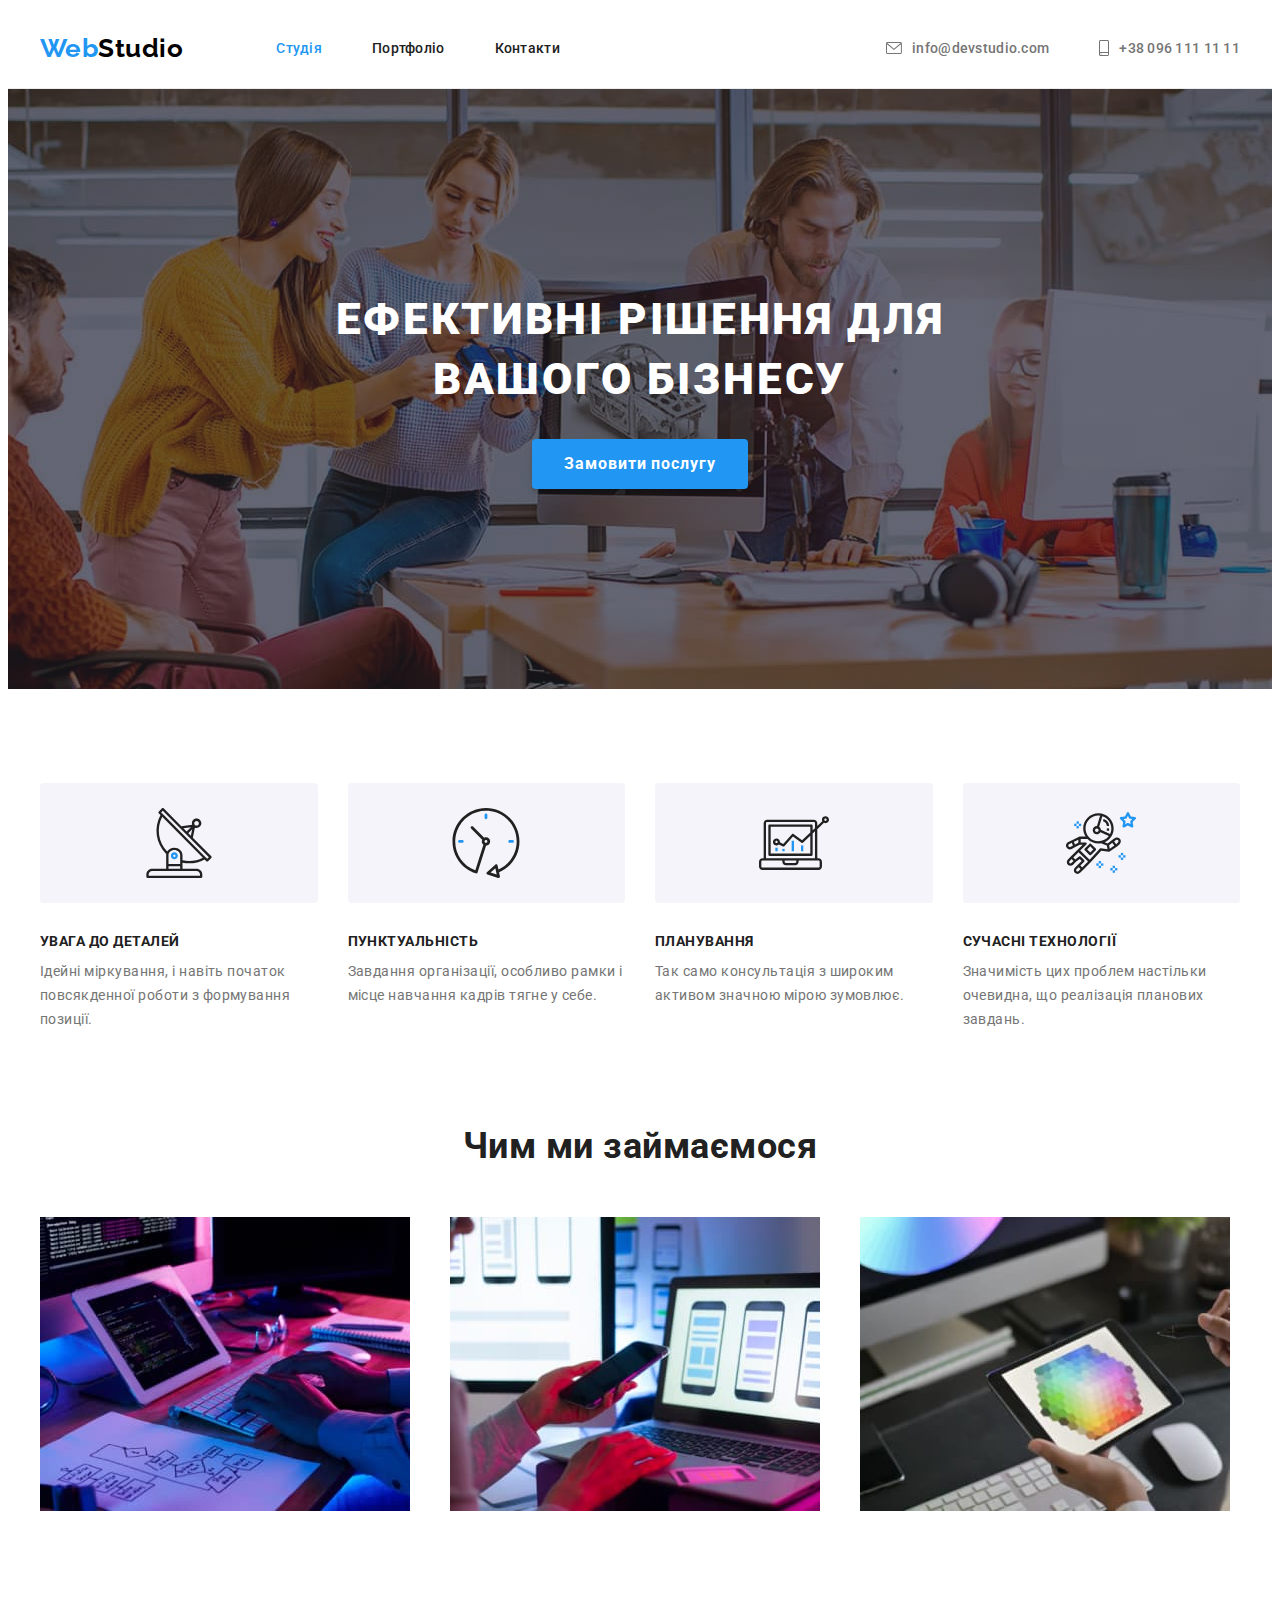
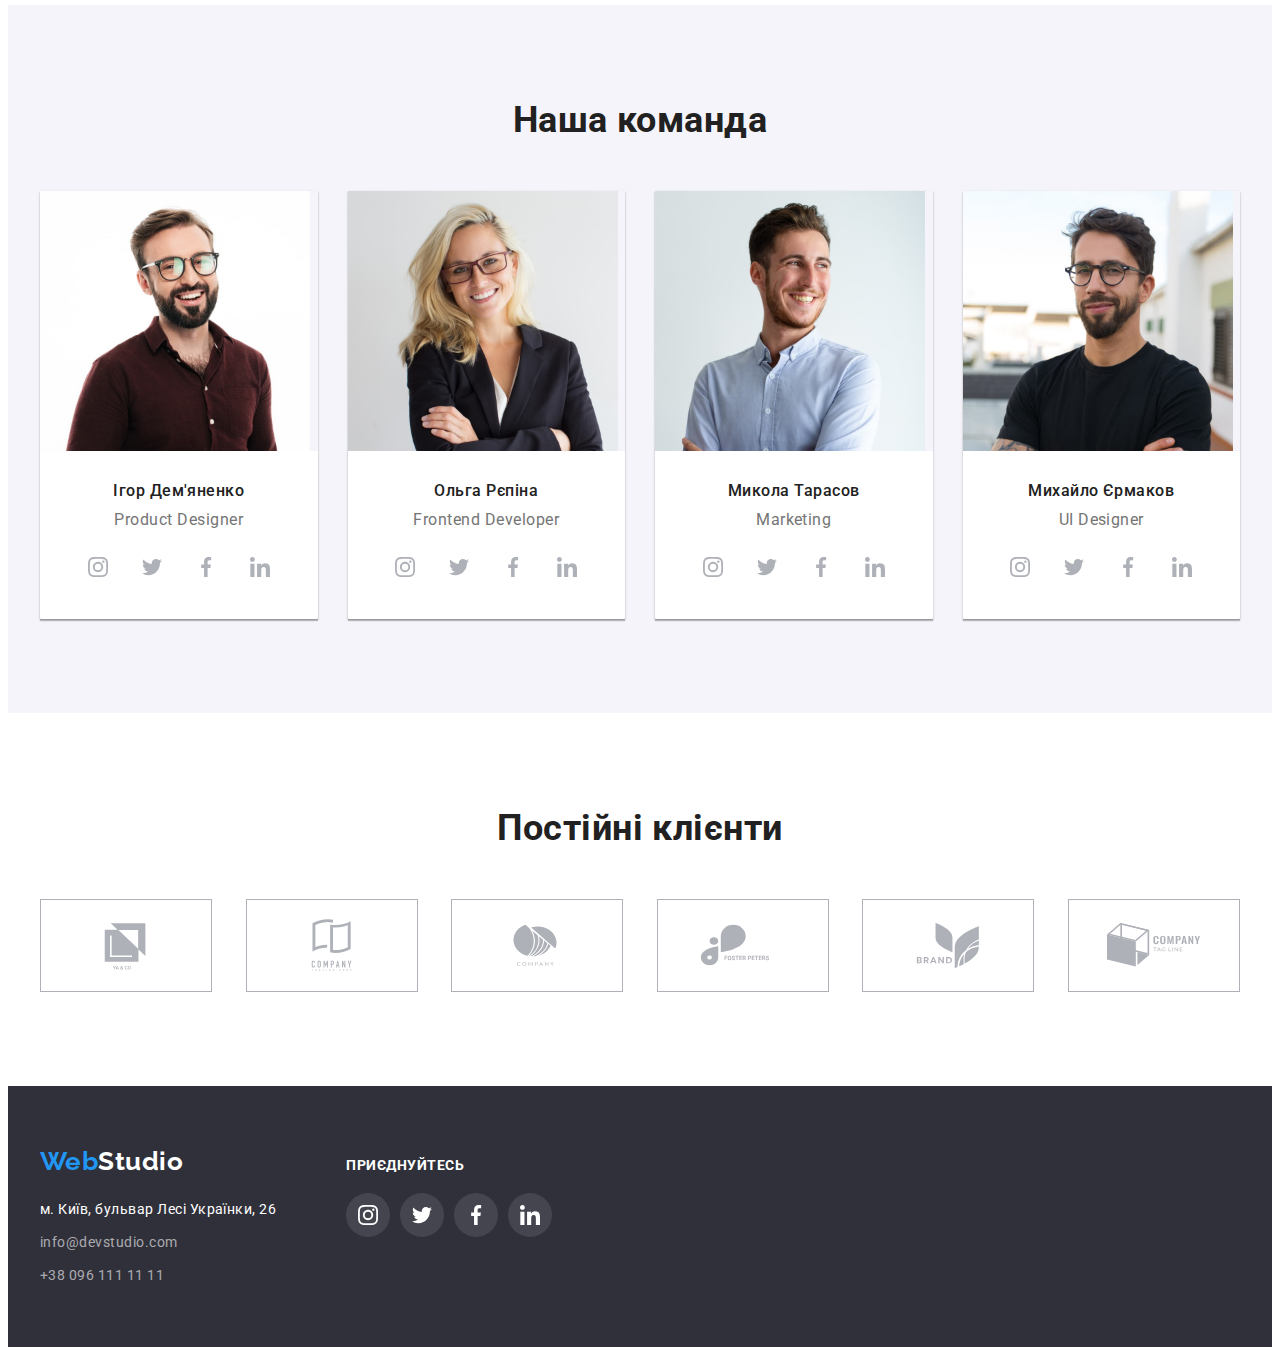
==== index.html @ 2a887d6c "Initial commit" ====
<!DOCTYPE html>
<html lang="uk">
  <head>
    <meta charset="UTF-8" />
    <meta http-equiv="X-UA-Compatible" content="IE=edge" />
    <meta name="viewport" content="width=device-width, initial-scale=1.0" />
    <title lang="en">WebStudio</title>
    <link rel="preconnect" href="https://fonts.googleapis.com" />
    <link rel="preconnect" href="https://fonts.gstatic.com" crossorigin />
    <link
      href="https://fonts.googleapis.com/css2?family=Raleway:wght@700&family=Roboto:wght@400;500;700;900&display=swap"
      rel="stylesheet"
    />

    <link
      rel="stylesheet"
      href="https://cdnjs.cloudflare.com/ajax/libs/modern-normalize/1.1.0/modern-normalize.min.css"
      integrity="sha512-wpPYUAdjBVSE4KJnH1VR1HeZfpl1ub8YT/NKx4PuQ5NmX2tKuGu6U/JRp5y+Y8XG2tV+wKQpNHVUX03MfMFn9Q=="
      crossorigin="anonymous"
      referrerpolicy="no-referrer"
    />
    <link rel="stylesheet" href="./css/style.css" />
  </head>

  <body>
    <!-- хедер -->
    <header class="page-header">
      <div class="conteiner header-conteiner">
        <a class="logo link" href="./index.html" lang="en"
          >Web<span class="logo-header">Studio</span></a
        >
        <nav class="header-nav">
          <ul class="nav-list list">
            <li class="nav-item">
              <a href="./index.html" class="nav-link link current">Студія</a>
            </li>
            <li class="nav-item"><a href="./portfolio.html" class="nav-link link">Портфоліо</a></li>
            <li class="nav-item"><a href="" class="nav-link link">Контакти</a></li>
          </ul>
        </nav>

        <ul class="list header-list">
          <li>
            <a href="mailto:info@devstudio.com" class="link header-link">
              <svg class="header-icons" width="16" height="12">
                <use href="./images/icons.svg#icon-envelope"></use>
              </svg>
              info@devstudio.com</a
            >
          </li>
          <li>
            <a href="tel:+380961111111" class="link header-link"
              ><svg class="header-icons" width="10" height="16">
                <use href="./images/icons.svg#icon-smartphone"></use>
              </svg>
              +38 096 111 11 11</a
            >
          </li>
        </ul>
      </div>
    </header>

    <!-- мейн -->
    <main>
      <!-- HERO -->
      <section class="hero overlay">
        <h1 class="hero-title">Ефективні рішення для вашого бізнесу</h1>
        <button type="button" class="hero-btn">Замовити послугу</button>
      </section>

      <!--BENEFITS-->
      <section class="benefits section">
        <div class="conteiner">
          <h2 class="benefits-title visually-hidden">ПЕРЕВАГИ</h2>
          <ul class="list card-set">
            <li class="benefits-item icon-antenna card-set-item">
              <h3 class="benefits-subtitle">УВАГА ДО ДЕТАЛЕЙ</h3>
              <p class="benefits-text">
                Ідейні міркування, і навіть початок повсякденної роботи з формування позиції.
              </p>
            </li>
            <li class="benefits-item icon-clock card-set-item">
              <h3 class="benefits-subtitle">ПУНКТУАЛЬНІСТЬ</h3>
              <p class="benefits-text">
                Завдання організації, особливо рамки і місце навчання кадрів тягне у себе.
              </p>
            </li>
            <li class="benefits-item icon-diagram card-set-item">
              <h3 class="benefits-subtitle">ПЛАНУВАННЯ</h3>
              <p class="benefits-text">
                Так само консультація з широким активом значною мірою зумовлює.
              </p>
            </li>
            <li class="benefits-item icon-astronaut card-set-item">
              <h3 class="benefits-subtitle">СУЧАСНІ ТЕХНОЛОГІЇ</h3>
              <p class="benefits-text">
                Значимість цих проблем настільки очевидна, що реалізація планових завдань.
              </p>
            </li>
          </ul>
        </div>
      </section>

      <!-- ACTIVITY -->
      <section class="activity section">
        <div class="conteiner">
          <h2 class="title">Чим ми займаємося</h2>
          <ul class="list card-set">
            <li class="activity-item card-set-item">
              <img
                src="./images/activity-img-1.jpg"
                alt="Додатки десктоп"
                width="370"
                height="294"
              />
            </li>
            <li class="activity-item card-set-item">
              <img
                src="./images/activity-img-2.jpg"
                alt="Мобильні додатки"
                width="370"
                height="294"
              />
            </li>
            <li class="activity-item card-set-item">
              <img src="./images/activity-img-3.jpg" alt="Веб додатки" width="370" height="294" />
            </li>
          </ul>
        </div>
      </section>

      <!-- TEAM -->
      <section class="team section">
        <div class="conteiner">
          <h2 class="title">Наша команда</h2>
          <ul class="list card-set">
            <li class="card-set-item team-item">
              <img
                src="./images/our-company_igor.jpg"
                alt="Ігор Дем'яненко"
                width="270"
                height="260"
              />

              <div class="team-group">
                <h3 class="team-subtitle">Ігор Дем'яненко</h3>
                <p class="team-text" lang="en">Product Designer</p>
                <ul class="socials list">
                  <li class="socials-item">
                    <a
                      class="socials-link link"
                      href="http://instagram.com"
                      target="_blank"
                      rel="noopener noreferrer"
                      aria-label="значок instagram"
                    >
                      <svg class="team-icons" width="20" height="20">
                        <use href="./images/icons.svg#icon-instagram"></use>
                      </svg>
                    </a>
                  </li>
                  <li>
                    <a
                      class="socials-link link"
                      href="http://twitter.com"
                      target="_blank"
                      rel="noopener noreferrer"
                      aria-label="значок twitter"
                    >
                      <svg class="team-icons" width="20" height="20">
                        <use href="./images/icons.svg#icon-twitter"></use>
                      </svg>
                    </a>
                  </li>
                  <li>
                    <a
                      class="socials-link link"
                      href="http://facebook.com"
                      target="_blank"
                      rel="noopener noreferrer"
                      aria-label="значок facebook"
                    >
                      <svg class="team-icons" width="20" height="20">
                        <use href="./images/icons.svg#icon-facebook"></use>
                      </svg>
                    </a>
                  </li>
                  <li>
                    <a
                      class="socials-link link"
                      href="http://linkedin.com"
                      target="_blank"
                      rel="noopener noreferrer"
                      aria-label="значок linkedin"
                    >
                      <svg class="team-icons" width="20" height="20">
                        <use href="./images/icons.svg#icon-linkedin"></use>
                      </svg>
                    </a>
                  </li>
                </ul>
              </div>
            </li>

            <li class="card-set-item team-item">
              <img
                src="./images/our-company_olga.jpg"
                alt="Ольга Рєпіна"
                width="270"
                height="260"
              />
              <div class="team-group">
                <h3 class="team-subtitle">Ольга Рєпіна</h3>
                <p class="team-text" lang="en">Frontend Developer</p>
                <ul class="socials list">
                  <li class="socials-item">
                    <a
                      class="socials-link link"
                      href="http://instagram.com"
                      target="_blank"
                      rel="noopener noreferrer"
                      aria-label="значок instagram"
                    >
                      <svg class="team-icons" width="20" height="20">
                        <use href="./images/icons.svg#icon-instagram"></use>
                      </svg>
                    </a>
                  </li>
                  <li>
                    <a
                      class="socials-link link"
                      href="http://twitter.com"
                      target="_blank"
                      rel="noopener noreferrer"
                      aria-label="значок twitter"
                    >
                      <svg class="team-icons" width="20" height="20">
                        <use href="./images/icons.svg#icon-twitter"></use>
                      </svg>
                    </a>
                  </li>
                  <li>
                    <a
                      class="socials-link link"
                      href="http://facebook.com"
                      target="_blank"
                      rel="noopener noreferrer"
                      aria-label="значок facebook"
                    >
                      <svg class="team-icons" width="20" height="20">
                        <use href="./images/icons.svg#icon-facebook"></use>
                      </svg>
                    </a>
                  </li>
                  <li>
                    <a
                      class="socials-link link"
                      href="http://linkedin.com"
                      target="_blank"
                      rel="noopener noreferrer"
                      aria-label="значок linkedin"
                    >
                      <svg class="team-icons" width="20" height="20">
                        <use href="./images/icons.svg#icon-linkedin"></use>
                      </svg>
                    </a>
                  </li>
                </ul>
              </div>
            </li>

            <li class="card-set-item team-item">
              <img
                src="./images/our-company_mikola.jpg"
                alt="Микола Тарасов"
                width="270"
                height="260"
              />
              <div class="team-group">
                <h3 class="team-subtitle">Микола Тарасов</h3>
                <p class="team-text" lang="en">Marketing</p>
                <ul class="socials list">
                  <li class="socials-item">
                    <a
                      class="socials-link link"
                      href="http://instagram.com"
                      target="_blank"
                      rel="noopener noreferrer"
                      aria-label="значок instagram"
                    >
                      <svg class="team-icons" width="20" height="20">
                        <use href="./images/icons.svg#icon-instagram"></use>
                      </svg>
                    </a>
                  </li>
                  <li>
                    <a
                      class="socials-link link"
                      href="http://twitter.com"
                      target="_blank"
                      rel="noopener noreferrer"
                      aria-label="значок twitter"
                    >
                      <svg class="team-icons" width="20" height="20">
                        <use href="./images/icons.svg#icon-twitter"></use>
                      </svg>
                    </a>
                  </li>
                  <li>
                    <a
                      class="socials-link link"
                      href="http://facebook.com"
                      target="_blank"
                      rel="noopener noreferrer"
                      aria-label="значок facebook"
                    >
                      <svg class="team-icons" width="20" height="20">
                        <use href="./images/icons.svg#icon-facebook"></use>
                      </svg>
                    </a>
                  </li>
                  <li>
                    <a
                      class="socials-link link"
                      href="http://linkedin.com"
                      target="_blank"
                      rel="noopener noreferrer"
                      aria-label="значок linkedin"
                    >
                      <svg class="team-icons" width="20" height="20">
                        <use href="./images/icons.svg#icon-linkedin"></use>
                      </svg>
                    </a>
                  </li>
                </ul>
              </div>
            </li>

            <li class="card-set-item team-item">
              <img
                src="./images/our-company_michel.jpg"
                alt="Михайло Єрмаков"
                width="270"
                height="260"
              />
              <div class="team-group">
                <h3 class="team-subtitle">Михайло Єрмаков</h3>
                <p class="team-text" lang="en">UI Designer</p>
                <ul class="socials list">
                  <li class="socials-item">
                    <a
                      class="socials-link link"
                      href="http://instagram.com"
                      target="_blank"
                      rel="noopener noreferrer"
                      aria-label="значок instagram"
                    >
                      <svg class="team-icons" width="20" height="20">
                        <use href="./images/icons.svg#icon-instagram"></use>
                      </svg>
                    </a>
                  </li>
                  <li>
                    <a
                      class="socials-link link"
                      href="http://twitter.com"
                      target="_blank"
                      rel="noopener noreferrer"
                      aria-label="значок twitter"
                    >
                      <svg class="team-icons" width="20" height="20">
                        <use href="./images/icons.svg#icon-twitter"></use>
                      </svg>
                    </a>
                  </li>
                  <li>
                    <a
                      class="socials-link link"
                      href="http://facebook.com"
                      target="_blank"
                      rel="noopener noreferrer"
                      aria-label="значок facebook"
                    >
                      <svg class="team-icons" width="20" height="20">
                        <use href="./images/icons.svg#icon-facebook"></use>
                      </svg>
                    </a>
                  </li>
                  <li>
                    <a
                      class="socials-link link"
                      href="http://linkedin.com"
                      target="_blank"
                      rel="noopener noreferrer"
                      aria-label="значок linkedin"
                    >
                      <svg class="team-icons" width="20" height="20">
                        <use href="./images/icons.svg#icon-linkedin"></use>
                      </svg>
                    </a>
                  </li>
                </ul>
              </div>
            </li>
          </ul>
        </div>
      </section>
    </main>

    <!-- CLIENTS -->
    <section class="section">
      <div class="conteiner">
        <h2 class="title">Постійні клієнти</h2>
        <ul class="list clients-list">
          <li class="clients-item">
            <a
              href=""
              class="clients-link link"
              target="_blank"
              rel="noopener noreferrer"
              aria-label="логотип компанії"
            >
              <svg class="clients-icons" width="106" height="60">
                <use href="./images/icons.svg#icon-Logo-1"></use>
              </svg>
            </a>
          </li>
          <li class="clients-item">
            <a
              href=""
              class="clients-link link"
              target="_blank"
              rel="noopener noreferrer"
              aria-label="логотип компанії"
            >
              <svg class="clients-icons" width="106" height="60">
                <use href="./images/icons.svg#icon-Logo-2"></use>
              </svg>
            </a>
          </li>
          <li class="clients-item">
            <a
              href=""
              class="clients-link link"
              target="_blank"
              rel="noopener noreferrer"
              aria-label="логотип компанії"
            >
              <svg class="clients-icons" width="106" height="60">
                <use href="./images/icons.svg#icon-Logo-3"></use>
              </svg>
            </a>
          </li>
          <li class="clients-item">
            <a
              href=""
              class="clients-link link"
              target="_blank"
              rel="noopener noreferrer"
              aria-label="логотип компанії"
            >
              <svg class="clients-icons" width="106" height="60">
                <use href="./images/icons.svg#icon-Logo-4"></use>
              </svg>
            </a>
          </li>

          <li class="clients-item">
            <a
              href=""
              class="clients-link link"
              target="_blank"
              rel="noopener noreferrer"
              aria-label="логотип компанії"
            >
              <svg class="clients-icons" width="106" height="60">
                <use href="./images/icons.svg#icon-Logo-5"></use>
              </svg>
            </a>
          </li>
          <li class="clients-item">
            <a
              href=""
              class="clients-link link"
              target="_blank"
              rel="noopener noreferrer"
              aria-label="логотип компанії"
            >
              <svg class="clients-icons" width="106" height="60">
                <use href="./images/icons.svg#icon-Logo-6"></use>
              </svg>
            </a>
          </li>
        </ul>
      </div>
    </section>

    <!-- FOOTER -->

    <footer class="footer">
      <div class="conteiner footer-div">
        <div>
          <a class="logo link" href="./index.html" lang="en"
            >Web<span class="logo-footer">Studio</span>
          </a>

          <ul class="list list-footer">
            <li class="item-footer">
              <a
                href="https://www.google.com/maps/place/%D0%B1%D1%83%D0%BB%D1%8C%D0%B2%D0%B0%D1%80+%D0%9B%D0%B5%D1%81%D1%96+%D0%A3%D0%BA%D1%80%D0%B0%D1%97%D0%BD%D0%BA%D0%B8,+26,+%D0%9A%D0%B8%D1%97%D0%B2,+02000/@50.4265807,30.5383858,17z/data=!3m1!4b1!4m5!3m4!1s0x40d4cf0e033ecbe9:0x57a4dffefec77da0!8m2!3d50.4265807!4d30.5383858"
                class="link footer-link-adress"
              >
                м. Київ, бульвар Лесі Українки, 26</a
              >
            </li>
            <li class="item-footer">
              <a href="mailto:info@devstudio.com" class="link footer-link">info@devstudio.com</a>
            </li>
            <li class="item-footer">
              <a href="tel:+380961111111" class="link footer-link">+38 096 111 11 11</a>
            </li>
          </ul>
        </div>

        <div>
          <p class="footer-text">Приєднуйтесь</p>
          <ul class="list footer-social-list">
            <li class="socials-item">
              <a
                class="socials-link-footer link"
                href="http://instagram.com"
                target="_blank"
                rel="noopener noreferrer"
                aria-label="значок instagram"
              >
                <svg class="footer-icons" width="20" height="20">
                  <use href="./images/icons.svg#icon-instagram"></use>
                </svg>
              </a>
            </li>
            <li>
              <a
                class="socials-link-footer link"
                href="http://twitter.com"
                target="_blank"
                rel="noopener noreferrer"
                aria-label="значок twitter"
              >
                <svg class="footer-icons" width="20" height="20">
                  <use href="./images/icons.svg#icon-twitter"></use>
                </svg>
              </a>
            </li>
            <li>
              <a
                class="socials-link-footer link"
                href="http://facebook.com"
                target="_blank"
                rel="noopener noreferrer"
                aria-label="значок facebook"
              >
                <svg class="footer-icons" width="20" height="20">
                  <use href="./images/icons.svg#icon-facebook"></use>
                </svg>
              </a>
            </li>
            <li>
              <a
                class="socials-link-footer link"
                href="http://linkedin.com"
                target="_blank"
                rel="noopener noreferrer"
                aria-label="значок linkedin"
              >
                <svg class="footer-icons" width="20" height="20">
                  <use href="./images/icons.svg#icon-linkedin"></use>
                </svg>
              </a>
            </li>
          </ul>
        </div>
      </div>
    </footer>
  </body>
</html>
---- css/style.css ----
:root {
  /*fonts*/
  
  --main-font: 'Roboto', Tahoma, sans-serif;
  --secondary-font: 'Raleway', Tahoma, sans-serif;

  /* Text color*/
  --main-text-color: #212121;
  --secondary-text-color: #757575;
  --ligth-text-color: #ffffff;
  --accent-text-color: #2196f3;
  --icons-text-color: #afb1b8;

  /* Background colors */
  --main-bg-color: #ffffff;
  --hero-bg-color:#C4C4C4;
  --footer-bg-color: #2f303a;
  --accent-bg-color: #2196f3;
  --button-bg-color: #F5F4FA;
  --button-accent-color: #188ce8;
  --social-bg-color: #ffffff1a;

  /* Others */
  --border-color: #ffffff;
  --nav-link-color: #000000;

  /* Flex */
  --items: 4;
  --indent: 30px;
}

body {
  font-family: var(--main-font);
  color: var(--main-text-color);
  background-color: var(--main-bg-color);
  letter-spacing: 0.03em;
}

/* Reset */
h1,
h2,
h3,
h4,
h5,
h6,
p {
  margin: 0;
}

.list {
  list-style: none;
  margin: 0;
  padding: 0;
}

.link {
  text-decoration: none;
}

img {
  display: block;
}
/* -Reset end- */


section {
    padding-top: 94px;
    padding-bottom: 94px;
}

.conteiner {
  width: 1200px;
  padding-left: 15px;
  padding-right: 15px;
  margin-left: auto;
  margin-right: auto;
}

.card-set {
  display: flex;
  flex-wrap: wrap;
  gap: var(--indent);
}

.card-set-item {
  flex-basis: calc((100% - var(--indent) * (var(--items) - 1)) / (var(--items)));
}

.title {
  margin-bottom: 50px;

  font-size: 36px;
  line-height: calc(42 / 36);
  text-align: center;
}


/*---- HEADER----*/
.header-conteiner {
display: flex;
align-items: center;
}

.page-header {
border-bottom: 1px solid #ECECEC;
}

.logo {
  font-family: var(--secondary-font);
  font-style: normal;
  font-weight: 700;
  font-size: 26px;
  line-height: calc(31 / 26);

  color: var(--accent-text-color);
}
.header-nav {
margin-right: auto;
}

.nav-list {
display: flex;
align-items: center;
gap: 50px;
}

.nav-link {
  display: block;
  padding-top: 32px;
  padding-bottom: 32px;

  font-weight: 500;
  font-size: 14px;
  line-height: calc(16 / 14);
  letter-spacing: 0.02em;
  color: currentColor;
}

.nav-link:hover,
.header-link:hover,
.nav-link:focus,
.header-link:focus {
  color: var(--accent-text-color);
}

.link.current {
  color: var(--accent-text-color);
}
.logo-header {
  margin-right: 93px;
  color: var(--nav-link-color);
}
.header-list
{
display: flex;
  align-items: center;
  gap: 50px;
}
.header-link {
  display: flex;
  align-items: center;
  gap: 10px;

  font-weight: 500;
  font-size: 14px;
  line-height: calc(16 / 14);
  letter-spacing: 0.02em;
  color: var(--secondary-text-color);
}

.header-icons {
 fill: currentColor;
}

.header-link:hover .header-icons,
.header-link:focus .header-icons {
fill: var(--accent-text-color);
  }

/*----HERO----*/
.hero {
  padding-top: 200px;
  padding-bottom: 200px;
  background-color: var(--hero-bg-color);
}
.hero-title {
  margin-bottom: 30px;
  margin-left: auto;
  margin-right: auto;
  width: 696px;

  font-weight: 900;
  font-size: 44px;
  line-height: calc(60 / 44);
  text-align: center;
  letter-spacing: 0.06em;
  text-transform: uppercase;
  color: var(--ligth-text-color);
}
.hero-btn {
  padding: 10px 32px;
  margin-left: auto;
  margin-right: auto;

  font-family: inherit;
  font-weight: 700;
  font-size: 16px;
  line-height: calc(30 / 16);
  display: flex;
  align-items: center;
  text-align: center;
  letter-spacing: 0.06em;
  cursor: pointer;
  border-style: none;
  border-radius: 4px;
  color: var(--ligth-text-color);
  background-color: var(--accent-bg-color);
  box-shadow: 0px 4px 4px rgba(0, 0, 0, 0.15);
}
.hero-btn:hover,
.hero-btn:focus {
  background-color: var(--button-accent-color);
}

.overlay{
  max-width: 1600px;
 margin-left: auto;
  margin-right: auto;
  background-image: linear-gradient(rgba(47, 48, 58, 0.4),rgba(47, 48, 58, 0.4) ),
  url(../images/hero-background.jpg);
  background-size: cover;
  background-repeat: no-repeat;
  background-position: center;
}
/*----BENEFITS----*/

.benefits-item {
flex-grow: 1;
}
.benefits-item::before{
  content: '';
  display: block;
  height: 120px;
  margin-bottom: 30px;
  background-color: var(--button-bg-color);
  background-position: center;
  background-repeat: no-repeat;
border-radius: 4px;
}

.icon-antenna::before {
  background-image: url(../images/antenna.svg);
}

.icon-clock::before {
  background-image: url(../images/clock.svg);
}

.icon-diagram::before {
  background-image: url(../images/diagram.svg);
}

.icon-astronaut::before {
  background-image: url(../images/astronaut.svg);
}

.benefits-subtitle {
  margin-bottom: 10px;

  font-size: 14px;
  line-height: calc(16 / 14);
  text-transform: uppercase;
}


.benefits-text {
  font-size: 14px;
  line-height: calc(24 / 14);
  color: var(--secondary-text-color);
}

/*----ACTIVITY--AND -TEAM-*/
.activity {
    padding-top: 0;
}

.activity-item {
  --items: 3;
}

.team {
  background-color: var(--button-bg-color);
}

.team-item{
box-shadow: 0px 1px 3px rgba(0, 0, 0, 0.12), 0px 1px 1px rgba(0, 0, 0, 0.14), 0px 2px 1px rgba(0, 0, 0, 0.2);
}

.team-group {
padding-top: 30px;
padding-bottom:30px;
border-radius: 0px 0px 4px 4px;
background-color: var(--main-bg-color);
}

.team-subtitle {
  margin-bottom: 10px;

  font-weight: 500;
  font-size: 16px;
  line-height: calc(19 / 16);
  text-align: center;
}

.team-text {
  margin-bottom: 16px;

  line-height: calc(19 / 16);
  text-align: center;
  color: var(--secondary-text-color);
}



.socials-link {
display: flex;
justify-content: center;
  align-items: center;
  width: 44px ;
  height: 44px;
  border-radius: 50%;

  color: var(--icons-text-color);
  background-color: var(--main-bg-color);

}

.socials {
  display: flex;
  justify-content: center;
 align-items: center;
  gap: 10px;
}

.team-icons {
  fill: currentColor;
}
 .socials-link:hover ,
 .socials-link:focus  {
color: var(--ligth-text-color);
background-color: var(--accent-bg-color);
 }

/*---- CLIENTS ----*/
  .clients-list{
  display: flex;
  gap: 30px;
  justify-content: space-between;
  
  
}

.clients-link {
  display: flex;
  width: 170px;
  height: 91px;
justify-content: center;
  align-items: center;
  border: 1px solid var(--icons-text-color);
color: var(--icons-text-color);
 }

 .clients-icons{
  fill: currentColor;
 }
.clients-link:hover .clients-icons,
.clients-link:focus .clients-icons { 
fill: var(--accent-text-color);
}

.clients-link:hover,
.clients-link:focus {
  border-color: var(--accent-text-color);
}

/*----FOOTER----*/

.footer {
  background-color: var(--footer-bg-color);
  padding-top:60px;
  padding-bottom: 60px;
}

.footer-div {
display: flex;
gap: 70px;
align-items: baseline;
}

.logo-footer {
  color: var(--ligth-text-color);
}

.list-footer{
margin-top: 20px;
}

.item-footer:not(:last-child){
  margin-bottom: 9px;
}

.footer-link-adress {
  font-weight: 400;
  font-size: 14px;
  line-height: calc(24 / 14);
  color: var(--ligth-text-color);
}

.footer-link {
  font-weight: 400;
  font-size: 14px;
  line-height: calc(24 / 14);
  color: rgba(255, 255, 255, 0.6);
}
.footer-link:hover,
.footer-link-adress:hover,
.footer-link:focus,
.footer-link-adress:focus {
  color: var(--accent-text-color);
}

.footer-text {
margin-bottom: 20px;

font-weight: 700;
  font-size: 14px;
  line-height: calc(16 / 14)px;
  text-transform: uppercase;

  color:var(--ligth-text-color);
}

.footer-social-list{
display: flex;
gap: 10px;
}

.socials-link-footer {
display: flex;
width: 44px;
height: 44px;
justify-content: center;
align-items: center;
  border-radius: 50%;
color: var(--ligth-text-color);
background-color: var(--social-bg-color);

}
.footer-icons {
  fill: currentColor;
}

.socials-link-footer:hover,
.socials-link-footer:focus {
  background-color: var(--accent-bg-color);
}


/*----PORTFOLIO----*/
.flex-list {
  display: flex;
  justify-content: center;
  gap: 8px;

  margin-bottom: 50px;
}

.portfolio-btn {
  padding: 6px 22px;
  /*min-width: 216;
  min-height: 50;*/

  font-family: inherit;
  font-weight: 500;
  font-size: 16px;
  line-height: calc(26 / 16);
  text-align: center;
  cursor: pointer;
  letter-spacing: 0.03em;
  color: currentColor;
  background-color: var(--button-bg-color);
  border-style: none;
  border-radius: 4px;
  
}

.portfolio-btn:hover,
.portfolio-btn:focus {
  color: var(--ligth-text-color);
  background-color: var(--accent-bg-color);
 box-shadow: 0px 3px 1px rgba(0, 0, 0, 0.1), 0px 1px 2px rgba(0, 0, 0, 0.08), 0px 2px 2px rgba(0, 0, 0, 0.12);
}

.portfolio-subtitle {
  margin-bottom: 4px;

  font-size: 18px;
  line-height: calc(36 / 18);
  letter-spacing: 0.06em;
  color: var(--main-text-color);
}
.portfolio-text {
  line-height: calc(30 / 16);
  color: var(--secondary-text-color);
}

.portfolio-div{
padding: 20px 24px;

border: 1px solid #EEEEEE
}

.portfolio-link {
  display: block;
}

.portfolio-link:hover,
.portfolio-link:focus {
  box-shadow: 0px 1px 1px rgba(0, 0, 0, 0.12), 0px 4px 4px rgba(0, 0, 0, 0.06), 1px 4px 6px rgba(0, 0, 0, 0.16);
}

.visually-hidden {
  position: absolute;
  width: 1px;
  height: 1px;
  margin: -1px;
  border: 0;
  padding: 0;
  white-space: nowrap;
  clip-path: inset(100%);
  clip: rect(0 0 0 0);
  overflow: hidden;
}
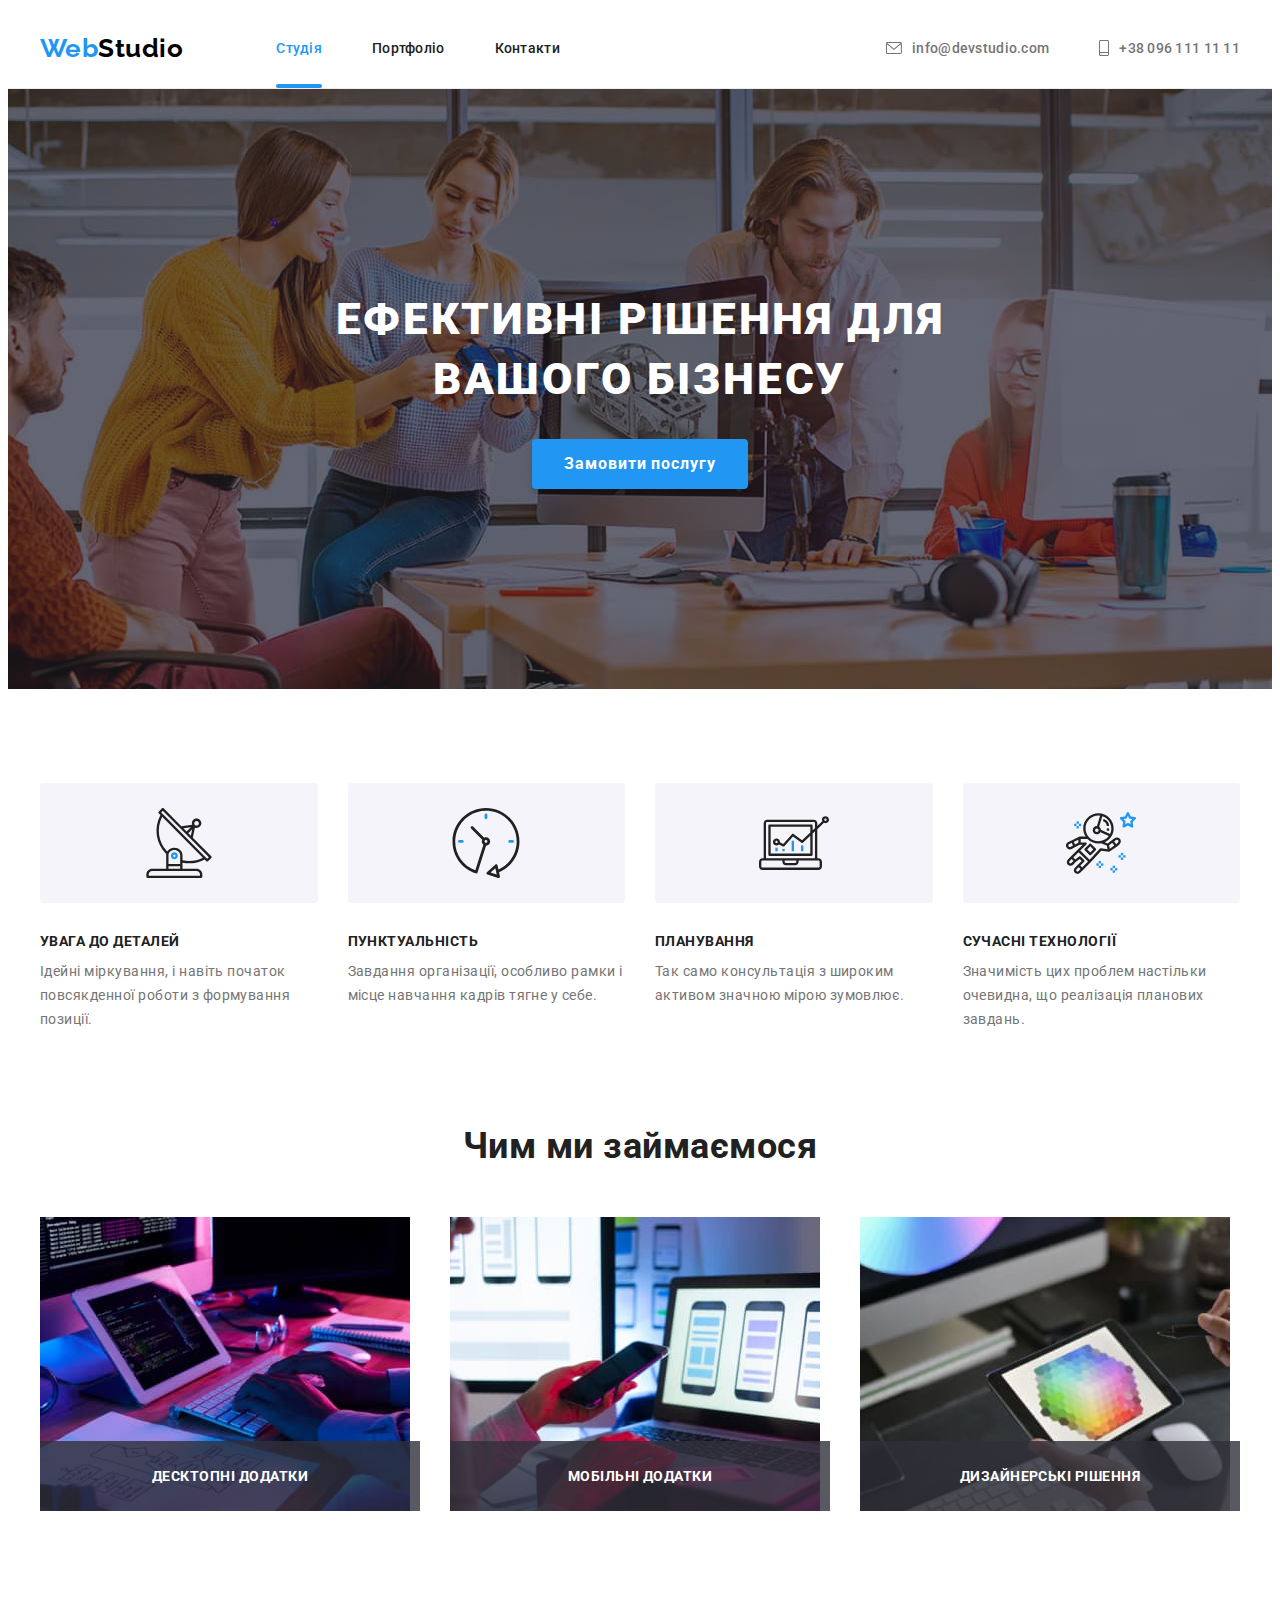
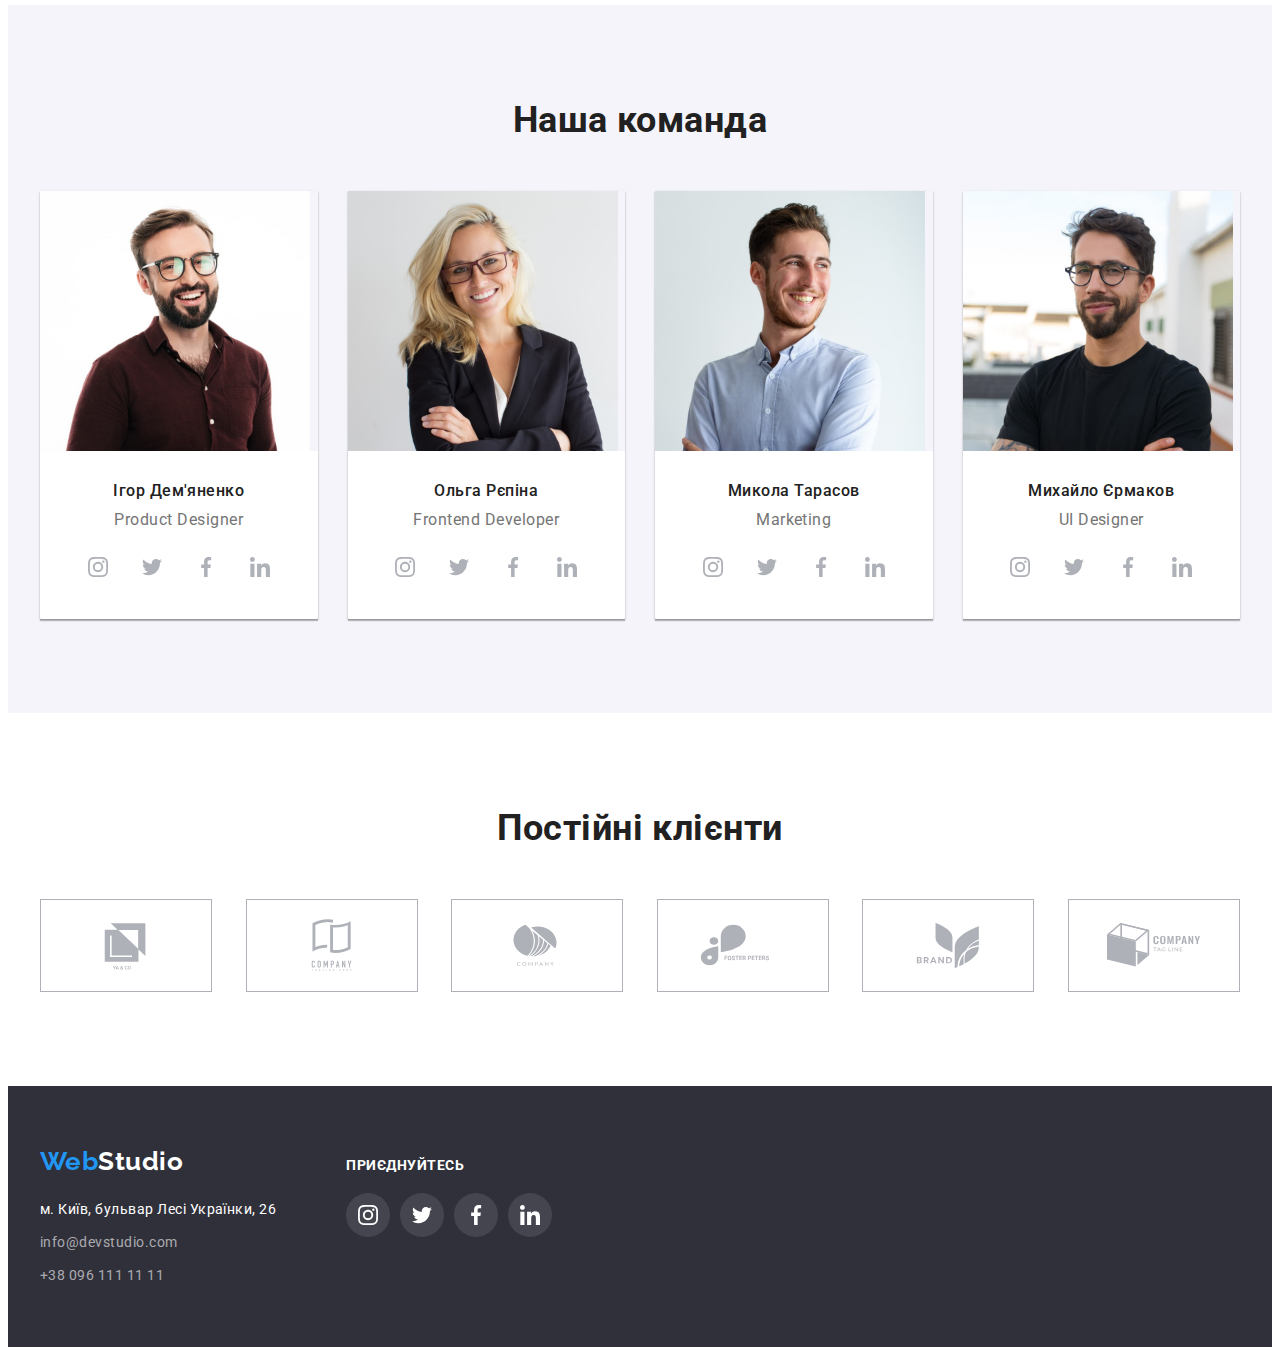
==== commit 1e914a1c: "итог" ====
--- a/index.html
+++ b/index.html
@@ -65,7 +65,7 @@
       <!-- HERO -->
       <section class="hero overlay">
         <h1 class="hero-title">Ефективні рішення для вашого бізнесу</h1>
-        <button type="button" class="hero-btn">Замовити послугу</button>
+        <button type="button" class="hero-btn" data-modal-open>Замовити послугу</button>
       </section>
 
       <!--BENEFITS-->
@@ -113,6 +113,9 @@
                 width="370"
                 height="294"
               />
+              <div class="overlay-acyivity">
+                <p class="overlay-text">Десктопні додатки</p>
+              </div>
             </li>
             <li class="activity-item card-set-item">
               <img
@@ -121,9 +124,15 @@
                 width="370"
                 height="294"
               />
+              <div class="overlay-acyivity">
+                <p class="overlay-text">Мобільні додатки</p>
+              </div>
             </li>
             <li class="activity-item card-set-item">
               <img src="./images/activity-img-3.jpg" alt="Веб додатки" width="370" height="294" />
+              <div class="overlay-acyivity">
+                <p class="overlay-text">Дизайнерські рішення</p>
+              </div>
             </li>
           </ul>
         </div>
@@ -581,5 +590,18 @@
         </div>
       </div>
     </footer>
+
+    <!-- MODAL WINDOW -->
+    <div class="backdrop is-hidden" data-modal>
+      <div class="modal">
+        <button data-modal-close class="modal-btn">
+          <svg class="modal-icon" width="18" height="18">
+            <use href="./images/icons.svg#icon-close-black"></use>
+          </svg>
+        </button>
+      </div>
+    </div>
+
+    <script src="./js/modal.js"></script>
   </body>
 </html>
--- a/css/style.css
+++ b/css/style.css
@@ -27,7 +27,18 @@
   /* Flex */
   --items: 4;
   --indent: 30px;
-}
+
+  /* Transition */
+  --animate-func: 250ms cubic-bezier(0.4, 0, 0.2, 1);
+  
+}
+
+/* плавный скрол странички*/
+html {
+  scroll-behavior: smooth;
+}
+/* ----- */
+
 
 body {
   font-family: var(--main-font);
@@ -125,6 +136,8 @@
 }
 
 .nav-link {
+  position: relative;
+
   display: block;
   padding-top: 32px;
   padding-bottom: 32px;
@@ -134,6 +147,11 @@
   line-height: calc(16 / 14);
   letter-spacing: 0.02em;
   color: currentColor;
+
+  /*transition-property: color;
+  transition-duration: 250ms;
+  transition-timing-function: var(--timing-func);*/
+  transition: color var(--animate-func);
 }
 
 .nav-link:hover,
@@ -146,13 +164,37 @@
 .link.current {
   color: var(--accent-text-color);
 }
+
+
+
+.nav-link::after {
+  content: '';
+
+  position: absolute;
+  left: 0;
+  bottom: 0;
+
+  display:block;
+  width: 100%;
+  height: 4px;
+  background-color: var(--accent-bg-color);
+  border-radius: 2px;
+  opacity: 0;
+
+  transition: opacity var(--animate-func);
+}
+
+.link.current::after {
+  opacity: 1;
+}
+
 .logo-header {
   margin-right: 93px;
   color: var(--nav-link-color);
 }
 .header-list
 {
-display: flex;
+  display: flex;
   align-items: center;
   gap: 50px;
 }
@@ -166,15 +208,19 @@
   line-height: calc(16 / 14);
   letter-spacing: 0.02em;
   color: var(--secondary-text-color);
+
+  transition: color var(--animate-func);
 }
 
 .header-icons {
- fill: currentColor;
+  fill: currentColor;
+
+  transition: fill var(--animate-func);
 }
 
 .header-link:hover .header-icons,
 .header-link:focus .header-icons {
-fill: var(--accent-text-color);
+  fill: var(--accent-text-color);
   }
 
 /*----HERO----*/
@@ -216,6 +262,8 @@
   color: var(--ligth-text-color);
   background-color: var(--accent-bg-color);
   box-shadow: 0px 4px 4px rgba(0, 0, 0, 0.15);
+
+  transition: background-color var(--animate-func);
 }
 .hero-btn:hover,
 .hero-btn:focus {
@@ -245,7 +293,7 @@
   background-color: var(--button-bg-color);
   background-position: center;
   background-repeat: no-repeat;
-border-radius: 4px;
+  border-radius: 4px;
 }
 
 .icon-antenna::before {
@@ -323,8 +371,8 @@
 
 
 .socials-link {
-display: flex;
-justify-content: center;
+  display: flex;
+  justify-content: center;
   align-items: center;
   width: 44px ;
   height: 44px;
@@ -333,23 +381,52 @@
   color: var(--icons-text-color);
   background-color: var(--main-bg-color);
 
+  transition: color var(--animate-func), background-color var(--animate-func);
 }
 
 .socials {
   display: flex;
   justify-content: center;
- align-items: center;
+  align-items: center;
   gap: 10px;
 }
 
-.team-icons {
+.team-icons { 
   fill: currentColor;
 }
+
  .socials-link:hover ,
  .socials-link:focus  {
-color: var(--ligth-text-color);
-background-color: var(--accent-bg-color);
+  color: var(--ligth-text-color);
+  background-color: var(--accent-bg-color);
  }
+
+.activity-item {
+  position: relative;
+}
+
+ .overlay-acyivity{
+  position: absolute;
+  bottom: 0;
+  width: 100%;
+
+  padding-top: 27px;
+  padding-bottom: 27px;
+
+  background-color: rgba(47, 48, 58, 0.8);
+
+ }
+
+.overlay-text{
+
+ font-weight: 700;
+ font-size: 14px;
+ line-height: calc(16 / 14);
+ text-align: center;
+ text-transform: uppercase;
+
+ color: var(--ligth-text-color);
+}
 
 /*---- CLIENTS ----*/
   .clients-list{
@@ -364,15 +441,20 @@
   display: flex;
   width: 170px;
   height: 91px;
-justify-content: center;
+  justify-content: center;
   align-items: center;
   border: 1px solid var(--icons-text-color);
-color: var(--icons-text-color);
+  color: var(--icons-text-color);
+
+  transition: border-color var(--animate-func);
  }
 
  .clients-icons{
   fill: currentColor;
+
+  transition: fill var(--animate-func);
  }
+
 .clients-link:hover .clients-icons,
 .clients-link:focus .clients-icons { 
 fill: var(--accent-text-color);
@@ -414,6 +496,8 @@
   font-size: 14px;
   line-height: calc(24 / 14);
   color: var(--ligth-text-color);
+
+  transition: color var(--animate-func);
 }
 
 .footer-link {
@@ -421,7 +505,10 @@
   font-size: 14px;
   line-height: calc(24 / 14);
   color: rgba(255, 255, 255, 0.6);
-}
+
+  transition: color var(--animate-func);
+}
+
 .footer-link:hover,
 .footer-link-adress:hover,
 .footer-link:focus,
@@ -430,9 +517,9 @@
 }
 
 .footer-text {
-margin-bottom: 20px;
-
-font-weight: 700;
+  margin-bottom: 20px;
+
+  font-weight: 700;
   font-size: 14px;
   line-height: calc(16 / 14)px;
   text-transform: uppercase;
@@ -441,20 +528,21 @@
 }
 
 .footer-social-list{
-display: flex;
-gap: 10px;
+  display: flex;
+  gap: 10px;
 }
 
 .socials-link-footer {
-display: flex;
-width: 44px;
-height: 44px;
-justify-content: center;
-align-items: center;
+  display: flex;
+  width: 44px;
+  height: 44px;
+  justify-content: center;
+  align-items: center;
   border-radius: 50%;
-color: var(--ligth-text-color);
-background-color: var(--social-bg-color);
-
+  color: var(--ligth-text-color);
+  background-color: var(--social-bg-color);
+
+  transition: background-color var(--animate-func);
 }
 .footer-icons {
   fill: currentColor;
@@ -477,8 +565,6 @@
 
 .portfolio-btn {
   padding: 6px 22px;
-  /*min-width: 216;
-  min-height: 50;*/
 
   font-family: inherit;
   font-weight: 500;
@@ -491,14 +577,18 @@
   background-color: var(--button-bg-color);
   border-style: none;
   border-radius: 4px;
-  
+
+  /*transition-property: color, background-color, box-shadow;
+  transition-duration: 250ms;
+  transition-timing-function: cubic-bezier(0.4, 0, 0.2, 1);*/
+  transition: color var(--animate-func), background-color var(--animate-func), box-shadow var(--animate-func);
 }
 
 .portfolio-btn:hover,
 .portfolio-btn:focus {
   color: var(--ligth-text-color);
   background-color: var(--accent-bg-color);
- box-shadow: 0px 3px 1px rgba(0, 0, 0, 0.1), 0px 1px 2px rgba(0, 0, 0, 0.08), 0px 2px 2px rgba(0, 0, 0, 0.12);
+  box-shadow: 0px 3px 1px rgba(0, 0, 0, 0.1), 0px 1px 2px rgba(0, 0, 0, 0.08), 0px 2px 2px rgba(0, 0, 0, 0.12);
 }
 
 .portfolio-subtitle {
@@ -522,6 +612,8 @@
 
 .portfolio-link {
   display: block;
+
+  transition: box-shadow var(--animate-func);
 }
 
 .portfolio-link:hover,
@@ -529,6 +621,99 @@
   box-shadow: 0px 1px 1px rgba(0, 0, 0, 0.12), 0px 4px 4px rgba(0, 0, 0, 0.06), 1px 4px 6px rgba(0, 0, 0, 0.16);
 }
 
+.thumb{
+position: relative;
+overflow: hidden;
+}
+
+.overlay-porflolio {
+position: absolute;
+left: 0;
+bottom: 0;
+width: 100%;
+height: 100%;
+
+padding-left: 36px;
+padding-right: 12px;
+padding-top: 63px;
+padding-bottom: 63px;
+
+font-weight: 400;
+font-size: 18px;
+line-height: calc(28 / 18); 
+ 
+color: var(--ligth-text-color);
+background-color: rgba(33, 150, 243, 0.9);
+
+transform: translateY(100%);
+transition: transform var(--animate-func),box-shadow var(--animate-func);
+}
+
+
+.portfolio-link:hover .overlay-porflolio,
+.portfolio-link:focus .overlay-porflolio {
+  transform: translateY(0);
+}
+
+
+/*----MODAL WINDOW----*/
+.backdrop {
+  position: fixed;
+  top: 0;
+  left: 0;
+  width: 100%;
+  height: 100%;
+  background-color: rgba(0, 0, 0, 0.2);
+  transition: opacity var(--animate-func), visibility var(--animate-func);
+}
+
+.backdrop.is-hidden {
+  opacity: 0;
+  visibility: hidden;
+  pointer-events: none;
+}
+
+.modal{
+  position: absolute;
+  top: 50%;
+  left: 50%;
+  transform: translate(-50%, -50%);
+  min-width: 528px;
+  min-height: 581px;
+
+  border-radius: 4px;
+  background-color: var(--main-bg-color);
+  box-shadow: 0px 1px 3px rgba(0, 0, 0, 0.12), 0px 1px 1px rgba(0, 0, 0, 0.14), 0px 2px 1px rgba(0, 0, 0, 0.2);
+
+  transition: transform var(--animate-func), opacity var(--animate-func);
+}
+
+.backdrop.is-hidden .modal {
+  opacity: 0;
+  transform: rotate(90deg);
+}
+
+
+.modal-btn {
+  position: absolute;
+  right: 8px;
+  top: 8px;
+
+  display: inline-flex;
+  align-items: center;
+  justify-content: center;
+  padding: 0;
+
+  width: 30px;
+  height: 30px;
+  border-radius: 50px;
+  border: 1px solid rgba(0, 0, 0, 0.1);
+  background-color: var(--main-bg-color);
+  cursor: pointer;
+
+}
+
+/*----VISUALLY HIDDEN ----*/
 .visually-hidden {
   position: absolute;
   width: 1px;
@@ -541,6 +726,3 @@
   clip: rect(0 0 0 0);
   overflow: hidden;
 }
-
-
-
